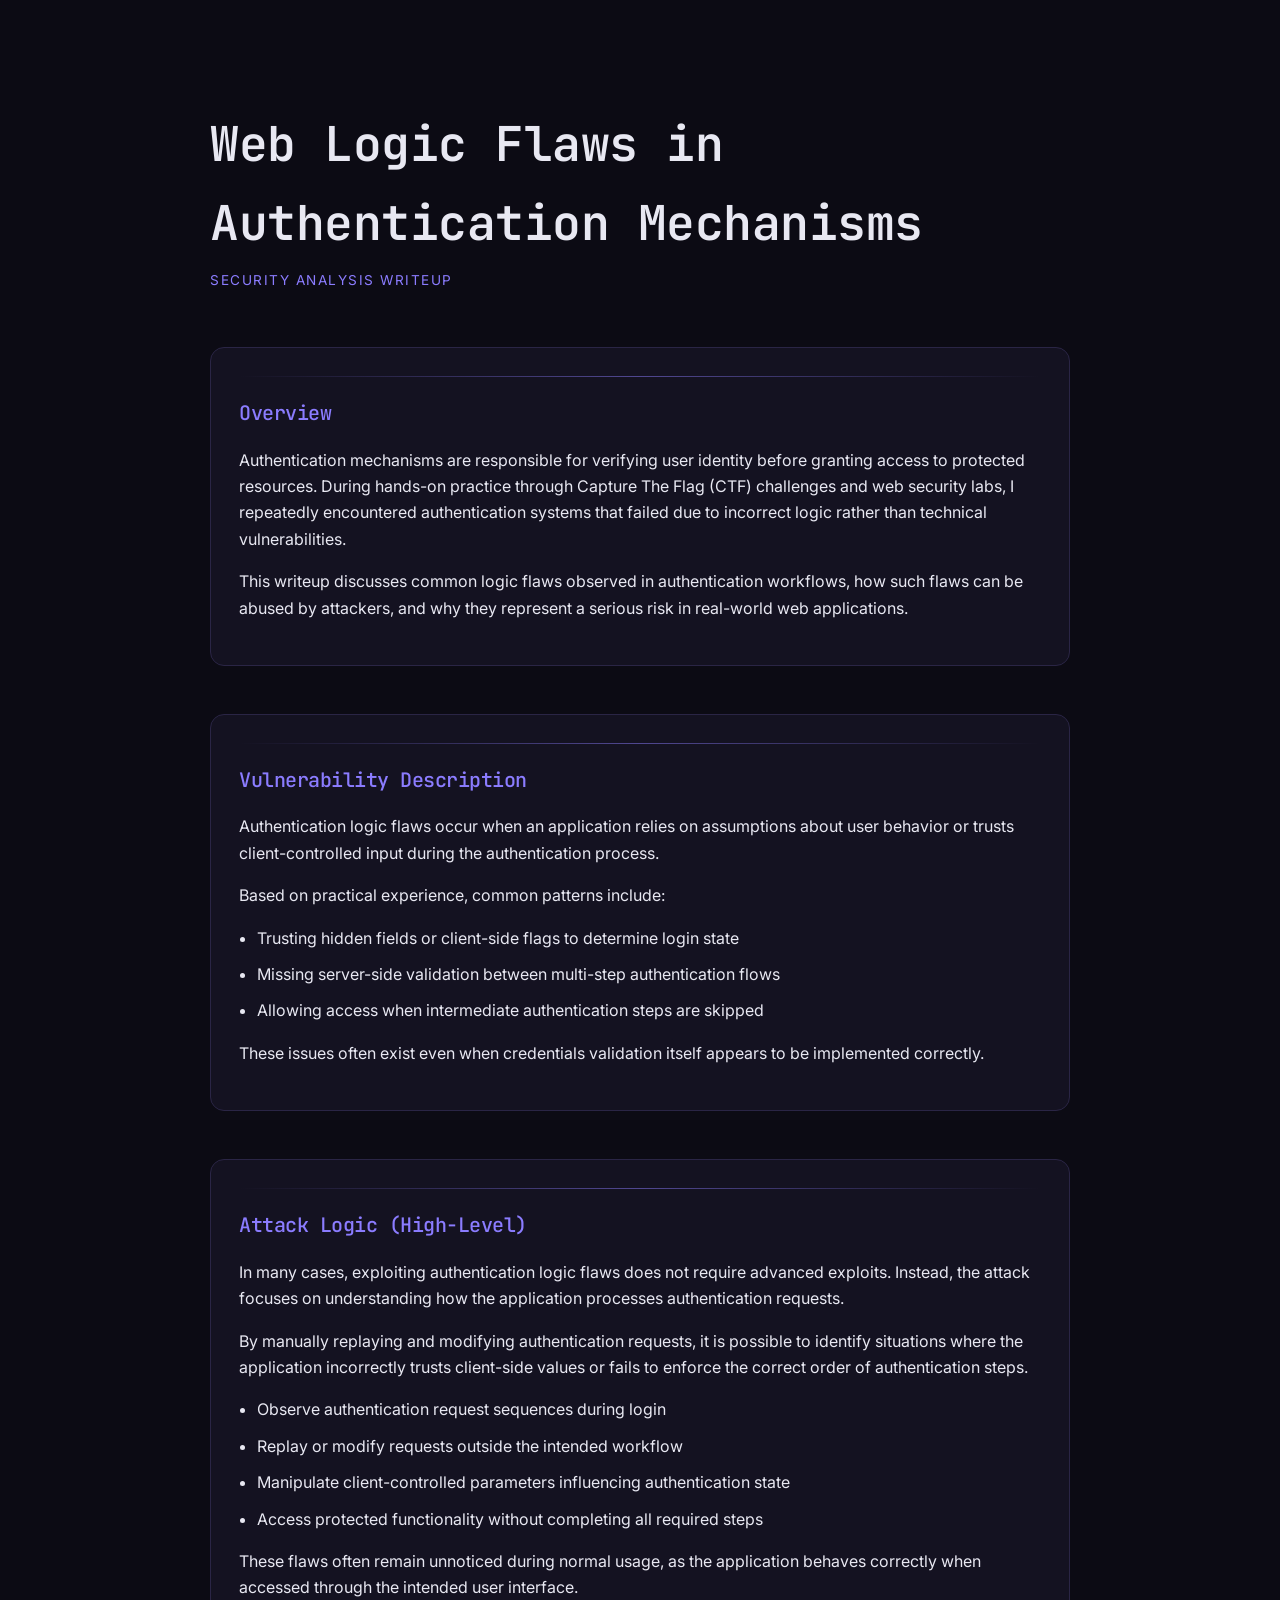
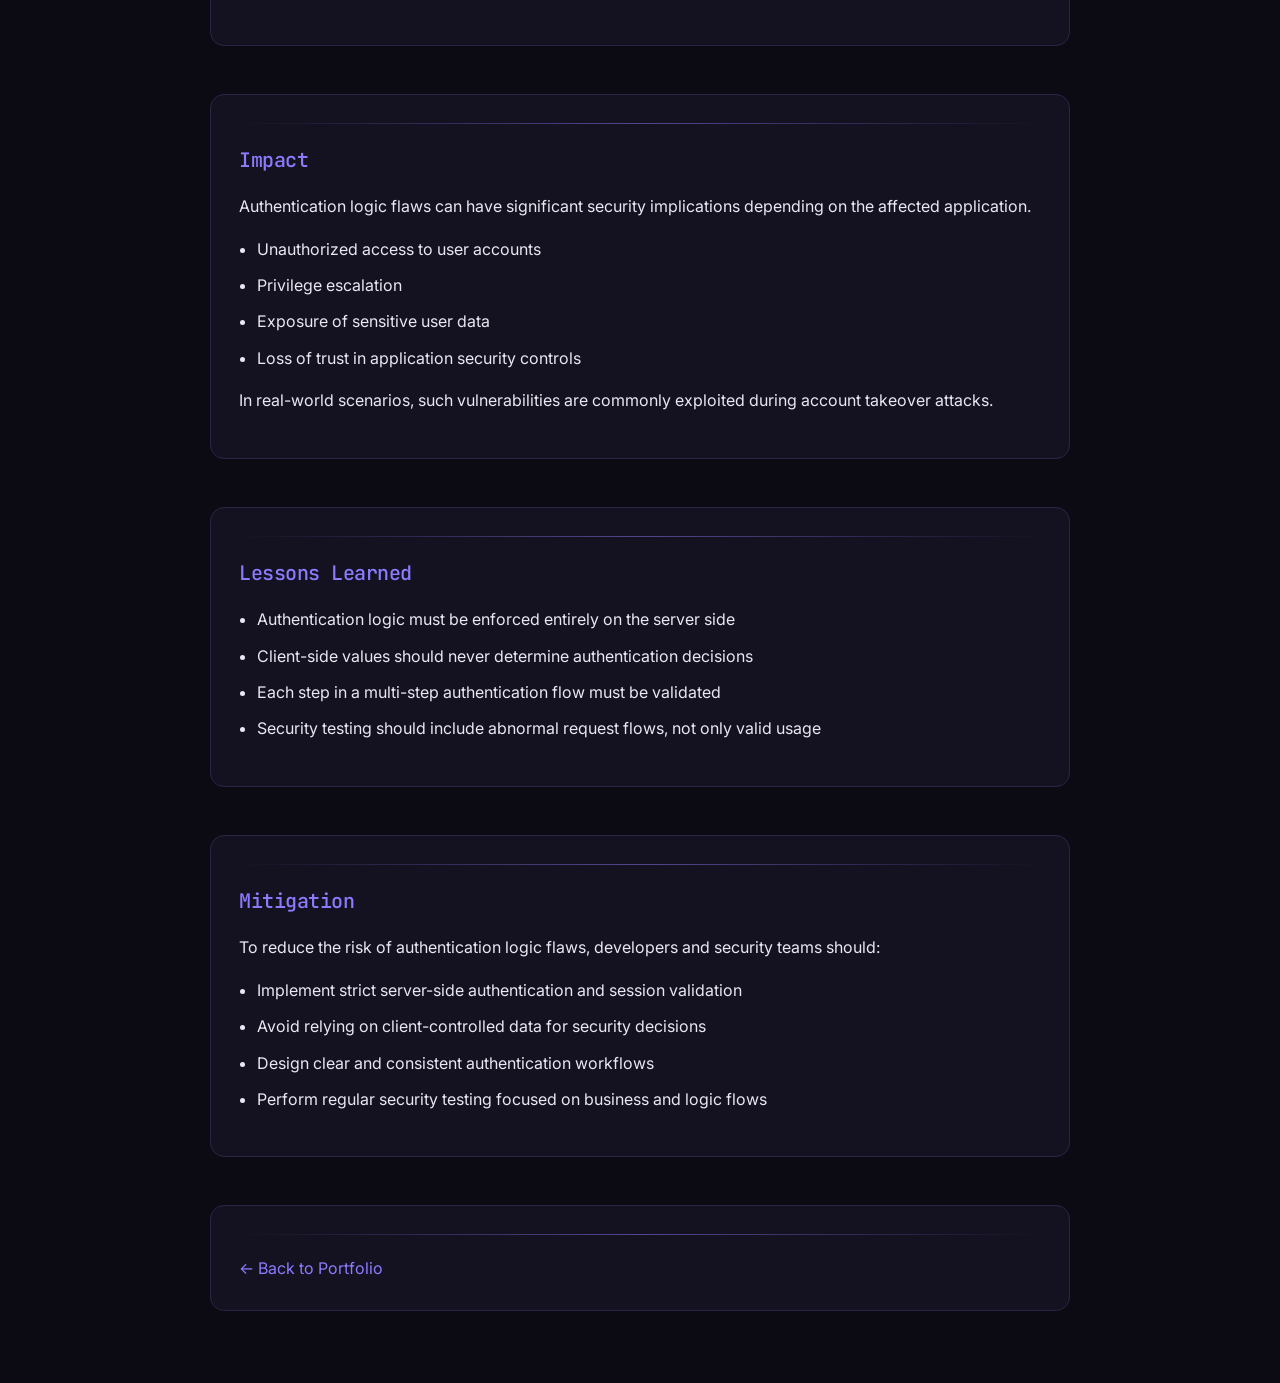
==== writeups/web-logic-flaw.html @ 4112b963 "Initial portfolio deployment" ====
<!DOCTYPE html>
<html lang="en">
<head>
    <meta charset="UTF-8">
    <title>Web Logic Flaws in Authentication Mechanisms</title>
    <meta name="viewport" content="width=device-width, initial-scale=1.0">
    <link rel="stylesheet" href="../style.css">
</head>
<body>

<main class="container">

    <!-- HEADER -->
    <header class="hero">
        <h1>Web Logic Flaws in Authentication Mechanisms</h1>
        <p class="role">Security Analysis Writeup</p>
    </header>

    <!-- OVERVIEW -->
    <section class="card">
        <h2>Overview</h2>
        <p>
            Authentication mechanisms are responsible for verifying user identity
            before granting access to protected resources. During hands-on practice
            through Capture The Flag (CTF) challenges and web security labs, I
            repeatedly encountered authentication systems that failed due to
            incorrect logic rather than technical vulnerabilities.
        </p>
        <p>
            This writeup discusses common logic flaws observed in authentication
            workflows, how such flaws can be abused by attackers, and why they
            represent a serious risk in real-world web applications.
        </p>
    </section>

    <!-- VULNERABILITY DESCRIPTION -->
    <section class="card">
        <h2>Vulnerability Description</h2>
        <p>
            Authentication logic flaws occur when an application relies on
            assumptions about user behavior or trusts client-controlled input
            during the authentication process.
        </p>
        <p>
            Based on practical experience, common patterns include:
        </p>
        <ul class="list">
            <li>Trusting hidden fields or client-side flags to determine login state</li>
            <li>Missing server-side validation between multi-step authentication flows</li>
            <li>Allowing access when intermediate authentication steps are skipped</li>
        </ul>
        <p>
            These issues often exist even when credentials validation itself
            appears to be implemented correctly.
        </p>
    </section>

    <!-- ATTACK LOGIC -->
    <section class="card">
        <h2>Attack Logic (High-Level)</h2>
        <p>
            In many cases, exploiting authentication logic flaws does not require
            advanced exploits. Instead, the attack focuses on understanding how
            the application processes authentication requests.
        </p>
        <p>
            By manually replaying and modifying authentication requests, it is
            possible to identify situations where the application incorrectly
            trusts client-side values or fails to enforce the correct order of
            authentication steps.
        </p>
        <ul class="list">
            <li>Observe authentication request sequences during login</li>
            <li>Replay or modify requests outside the intended workflow</li>
            <li>Manipulate client-controlled parameters influencing authentication state</li>
            <li>Access protected functionality without completing all required steps</li>
        </ul>
        <p>
            These flaws often remain unnoticed during normal usage, as the
            application behaves correctly when accessed through the intended
            user interface.
        </p>
    </section>

    <!-- IMPACT -->
    <section class="card">
        <h2>Impact</h2>
        <p>
            Authentication logic flaws can have significant security implications
            depending on the affected application.
        </p>
        <ul class="list">
            <li>Unauthorized access to user accounts</li>
            <li>Privilege escalation</li>
            <li>Exposure of sensitive user data</li>
            <li>Loss of trust in application security controls</li>
        </ul>
        <p>
            In real-world scenarios, such vulnerabilities are commonly exploited
            during account takeover attacks.
        </p>
    </section>

    <!-- LESSONS LEARNED -->
    <section class="card">
        <h2>Lessons Learned</h2>
        <ul class="list">
            <li>Authentication logic must be enforced entirely on the server side</li>
            <li>Client-side values should never determine authentication decisions</li>
            <li>Each step in a multi-step authentication flow must be validated</li>
            <li>Security testing should include abnormal request flows, not only valid usage</li>
        </ul>
    </section>

    <!-- MITIGATION -->
    <section class="card">
        <h2>Mitigation</h2>
        <p>
            To reduce the risk of authentication logic flaws, developers and
            security teams should:
        </p>
        <ul class="list">
            <li>Implement strict server-side authentication and session validation</li>
            <li>Avoid relying on client-controlled data for security decisions</li>
            <li>Design clear and consistent authentication workflows</li>
            <li>Perform regular security testing focused on business and logic flows</li>
        </ul>
    </section>

    <!-- BACK LINK -->
    <section class="card">
        <a href="../index.html">← Back to Portfolio</a>
    </section>

</main>

</body>
</html>
---- style.css ----
@import url('https://fonts.googleapis.com/css2?family=Inter:wght@400;500;600&family=JetBrains+Mono:wght@400;500&display=swap');

:root {
    --bg: #0c0b14;
    --surface: #141221;
    --border: #2a2545;
    --text: #e8e8f2;
    --muted: #b8b5d6;
    --accent: #8b7cff;
}

* {
    box-sizing: border-box;
}

body {
    margin: 0;
    background-color: var(--bg);
    color: var(--text);
    font-family: Inter, system-ui, -apple-system, sans-serif;
    line-height: 1.65;
}

/* ================= LAYOUT ================= */

.container {
    max-width: 900px;
    margin: 0 auto;
    padding: 72px 20px;
}

/* ================= TYPOGRAPHY ================= */

h1, h2 {
    font-family: JetBrains Mono, monospace;
    letter-spacing: -0.5px;
}

h1 {
    font-size: 3rem;
    font-weight: 600;
    margin-bottom: 0;
}

h2 {
    font-size: 1.25rem;
    font-weight: 500;
    margin-top: 0;
    color: var(--accent);
}

p {
    margin-top: 12px;
}

.role {
    margin-top: 6px;
    font-size: 0.85rem;
    letter-spacing: 1.5px;
    text-transform: uppercase;
    color: var(--accent);
}

/* ================= HERO ================= */

.hero {
    margin-bottom: 56px;
}

.intro {
    max-width: 720px;
    color: var(--muted);
    margin-top: 20px;
}

/* ================= CARDS ================= */

.card {
    background-color: var(--surface);
    border: 1px solid var(--border);
    border-radius: 14px;
    padding: 28px;
    margin-top: 48px;
}

/* Technical divider */
.card::before {
    content: "";
    display: block;
    height: 1px;
    width: 100%;
    background: linear-gradient(
        90deg,
        transparent,
        rgba(139,124,255,0.5),
        transparent
    );
    margin-bottom: 20px;
}

/* Focus state – subtle authority */
.card:focus-within {
    border-color: var(--accent);
}

/* ================= LISTS ================= */

ul {
    padding-left: 18px;
}

li {
    margin-bottom: 10px;
}

/* ================= WRITEUPS ================= */

.writeup-link {
    display: block;
    padding: 14px;
    border-left: 3px solid var(--accent);
    background-color: rgba(139,124,255,0.06);
    color: var(--text);
    text-decoration: none;
}

.writeup-link:hover {
    background-color: rgba(139,124,255,0.12);
}

/* ================= LINKS ================= */

a {
    color: var(--accent);
    text-decoration: none;
}

a:hover {
    text-decoration: underline;
}

/* ================= CODE BLOCKS ================= */

pre {
    background-color: #0b0a14;
    border: 1px solid var(--border);
    border-radius: 10px;
    padding: 16px;
    overflow-x: auto;
}

code {
    font-family: JetBrains Mono, monospace;
    color: #d6d2ff;
}

/* ================= SOCIAL LINKS ================= */

.social-links {
    display: flex;
    gap: 28px;
    margin-top: 16px;
}

.social-links a {
    display: inline-flex;
    align-items: center;
    gap: 10px;
    color: var(--text);
    font-size: 0.95rem;
    text-decoration: none;
    padding: 8px 12px;
    border-radius: 8px;
    transition: background-color 0.2s ease;
}

.social-links a:hover {
    background-color: rgba(139,124,255,0.08);
}

.social-links svg {
    width: 20px;
    height: 20px;
    fill: var(--accent);
    flex-shrink: 0;
}
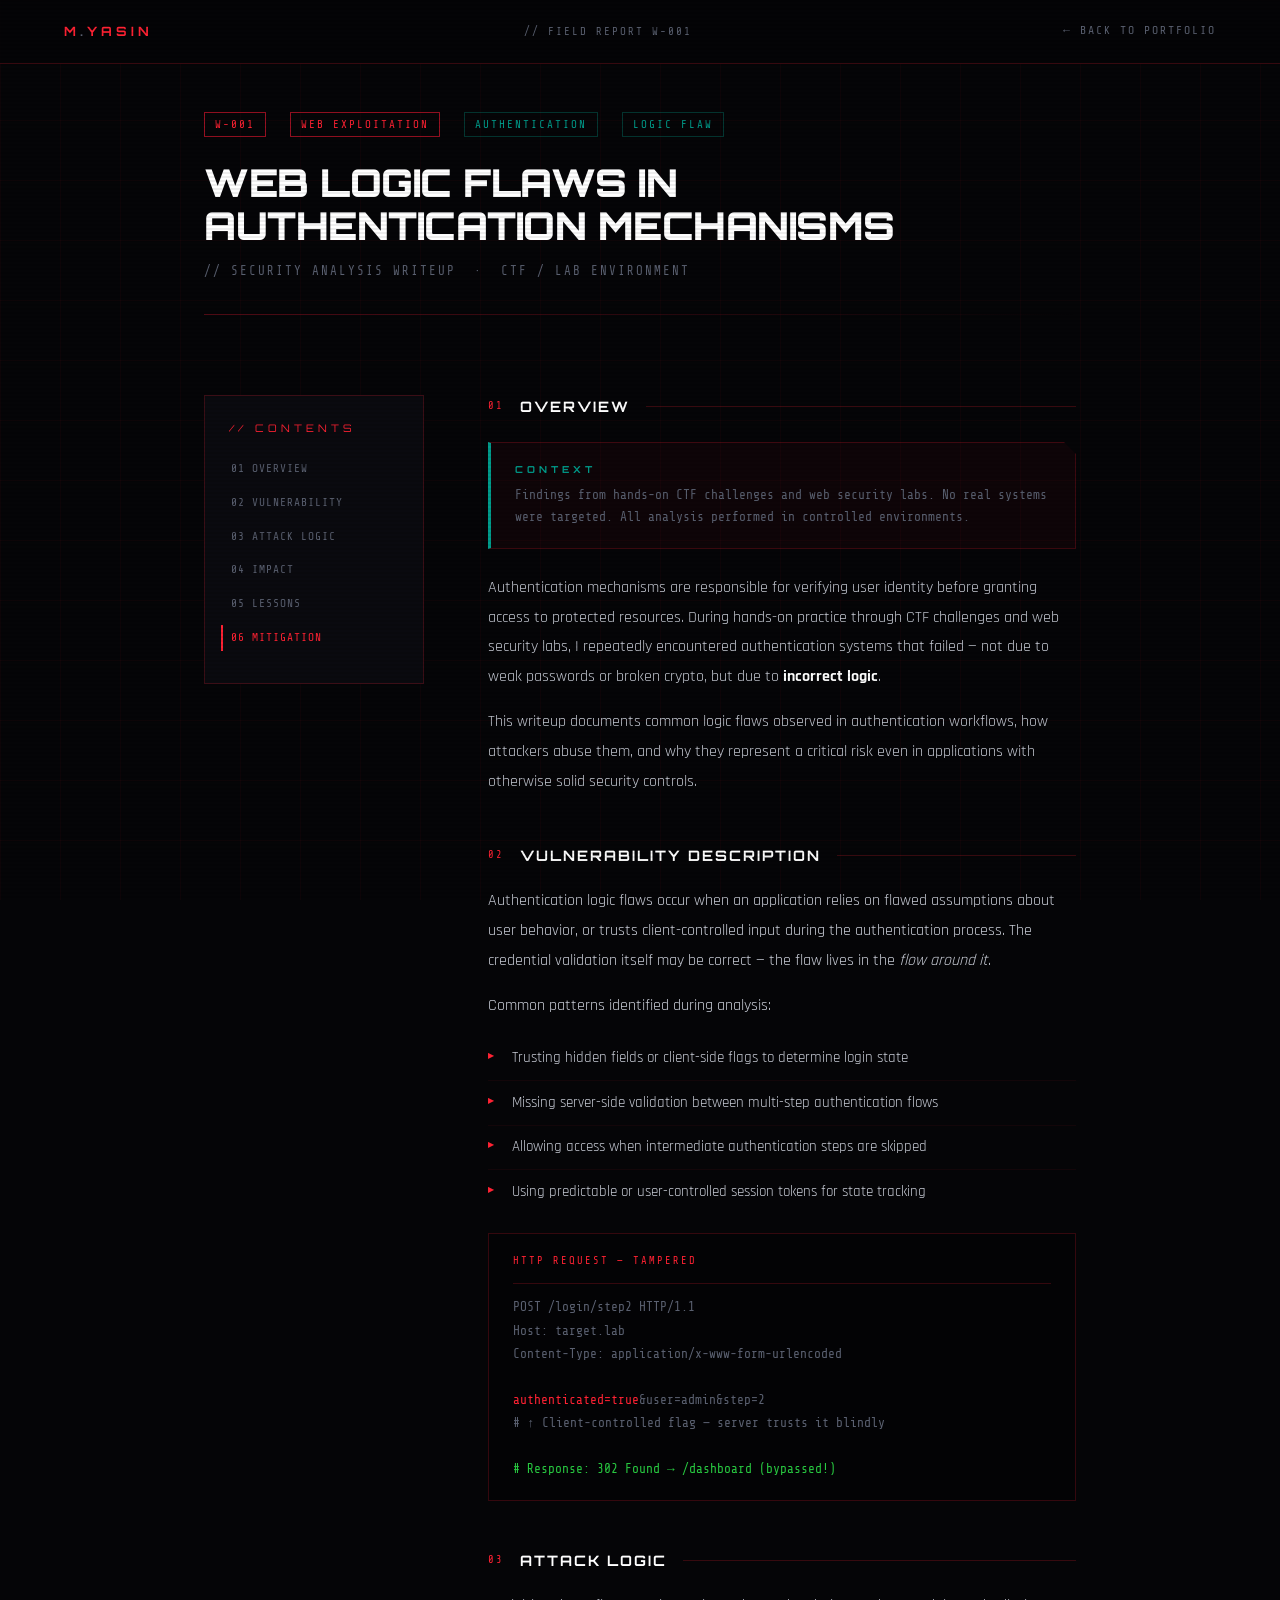
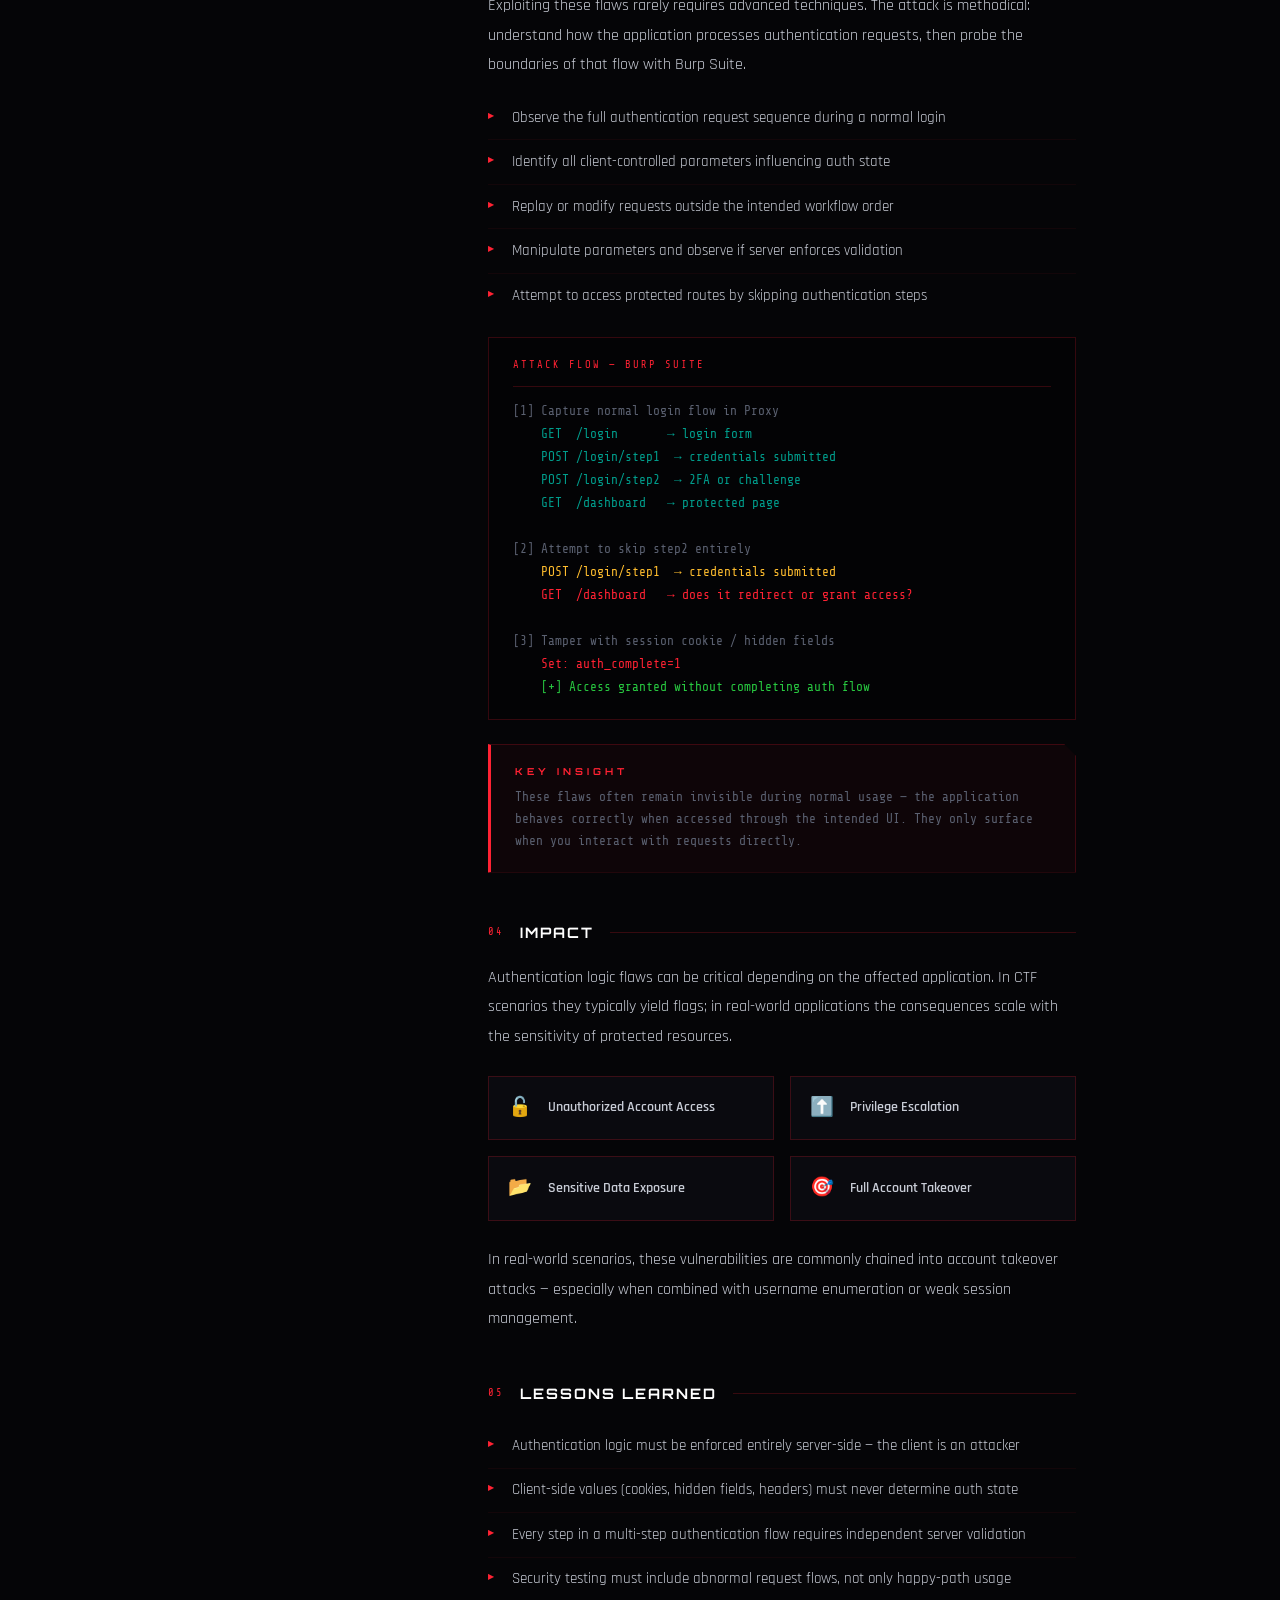
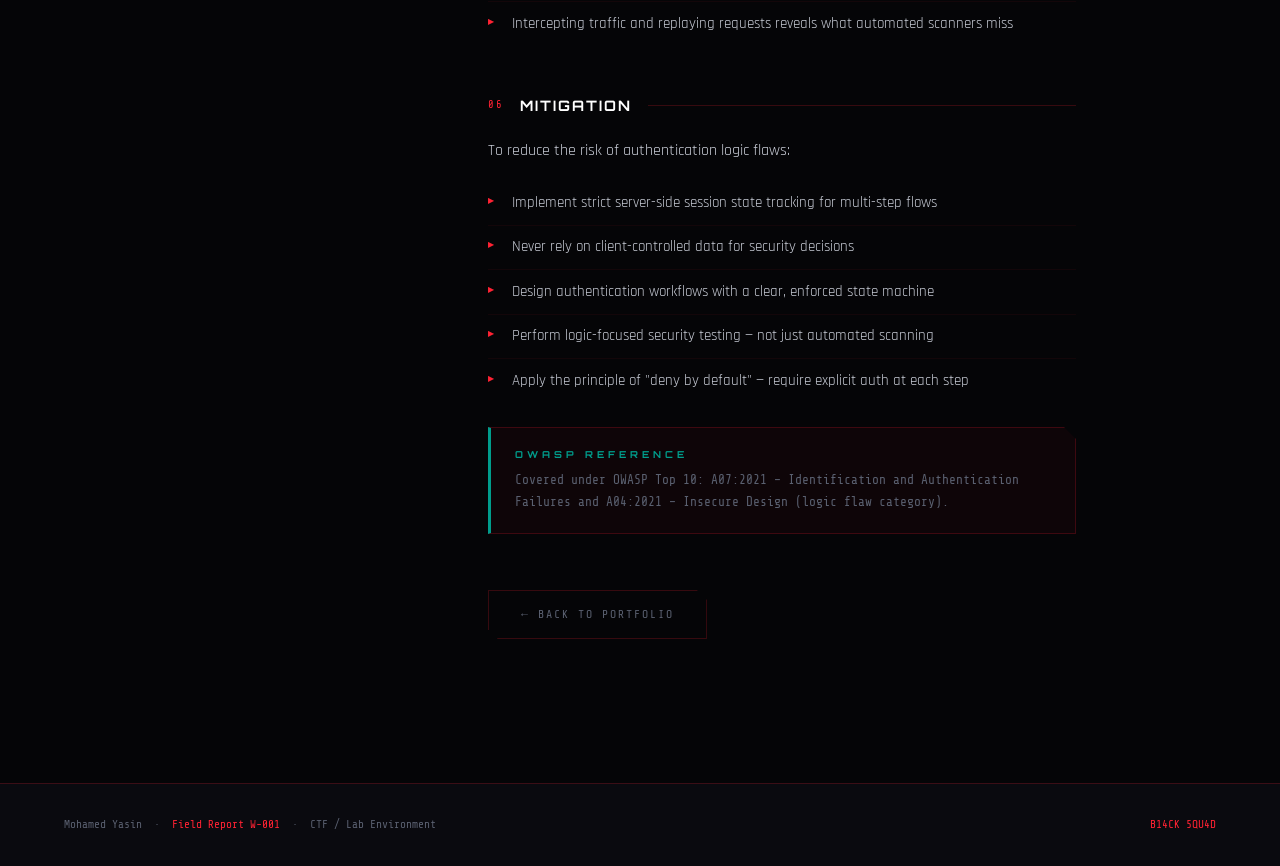
==== commit e080d809: "portfolio" ====
--- a/writeups/web-logic-flaw.html
+++ b/writeups/web-logic-flaw.html
@@ -1,138 +1,729 @@
 <!DOCTYPE html>
 <html lang="en">
 <head>
-    <meta charset="UTF-8">
-    <title>Web Logic Flaws in Authentication Mechanisms</title>
-    <meta name="viewport" content="width=device-width, initial-scale=1.0">
-    <link rel="stylesheet" href="../style.css">
+<meta charset="UTF-8">
+<meta name="viewport" content="width=device-width, initial-scale=1.0">
+<title>W-001 | Web Logic Flaw — Auth Bypass | Mohamed Yasin</title>
+<link rel="preconnect" href="https://fonts.googleapis.com">
+<link href="https://fonts.googleapis.com/css2?family=Share+Tech+Mono&family=Orbitron:wght@400;700;900&family=Rajdhani:wght@300;400;600;700&display=swap" rel="stylesheet">
+<style>
+:root {
+  --red: #ff2233;
+  --red-dim: #991122;
+  --red-glow: rgba(255,34,51,0.25);
+  --cyan: #00ffe1;
+  --cyan-dim: #009d8c;
+  --bg: #050507;
+  --bg2: #0a0a0f;
+  --bg3: #0f0f18;
+  --panel: rgba(255,34,51,0.04);
+  --border: rgba(255,34,51,0.2);
+  --text: #c8ccd6;
+  --text-dim: #5a6070;
+  --mono: 'Share Tech Mono', monospace;
+  --display: 'Orbitron', sans-serif;
+  --body: 'Rajdhani', sans-serif;
+}
+* { margin: 0; padding: 0; box-sizing: border-box; }
+html { scroll-behavior: smooth; }
+body {
+  background: var(--bg);
+  color: var(--text);
+  font-family: var(--body);
+  font-size: 16px;
+  line-height: 1.6;
+  overflow-x: hidden;
+}
+body::before {
+  content: '';
+  position: fixed;
+  inset: 0;
+  background: repeating-linear-gradient(0deg, transparent, transparent 2px, rgba(0,0,0,0.07) 2px, rgba(0,0,0,0.07) 4px);
+  pointer-events: none;
+  z-index: 9999;
+}
+.grid-bg {
+  position: fixed;
+  inset: 0;
+  background-image: linear-gradient(rgba(255,34,51,0.04) 1px, transparent 1px), linear-gradient(90deg, rgba(255,34,51,0.04) 1px, transparent 1px);
+  background-size: 60px 60px;
+  animation: gridPan 20s linear infinite;
+  pointer-events: none;
+  z-index: 0;
+}
+@keyframes gridPan { 0% { transform: translateY(0); } 100% { transform: translateY(60px); } }
+
+/* NAV */
+nav {
+  position: fixed;
+  top: 0; left: 0; right: 0;
+  z-index: 1000;
+  display: flex;
+  align-items: center;
+  justify-content: space-between;
+  padding: 0 4rem;
+  height: 64px;
+  background: rgba(5,5,7,0.9);
+  backdrop-filter: blur(20px);
+  border-bottom: 1px solid var(--border);
+}
+.nav-logo {
+  font-family: var(--display);
+  font-size: 0.8rem;
+  font-weight: 700;
+  color: var(--red);
+  letter-spacing: 4px;
+  text-transform: uppercase;
+  text-decoration: none;
+}
+.nav-logo span { color: var(--text-dim); }
+.nav-back {
+  font-family: var(--mono);
+  font-size: 0.72rem;
+  color: var(--text-dim);
+  text-decoration: none;
+  letter-spacing: 2px;
+  text-transform: uppercase;
+  display: flex;
+  align-items: center;
+  gap: 8px;
+  transition: color 0.2s;
+}
+.nav-back:hover { color: var(--red); }
+.nav-id {
+  font-family: var(--mono);
+  font-size: 0.68rem;
+  color: var(--text-dim);
+  letter-spacing: 2px;
+}
+
+/* HERO */
+.writeup-hero {
+  position: relative;
+  z-index: 1;
+  padding: 7rem 4rem 3rem;
+  max-width: 1000px;
+  margin: 0 auto;
+}
+.writeup-meta-bar {
+  display: flex;
+  align-items: center;
+  gap: 1.5rem;
+  flex-wrap: wrap;
+  margin-bottom: 1.5rem;
+}
+.meta-tag {
+  font-family: var(--mono);
+  font-size: 0.68rem;
+  color: var(--red);
+  border: 1px solid var(--red-dim);
+  padding: 3px 10px;
+  letter-spacing: 2px;
+  text-transform: uppercase;
+}
+.meta-tag.cyan {
+  color: var(--cyan-dim);
+  border-color: rgba(0,255,225,0.2);
+}
+.writeup-title {
+  font-family: var(--display);
+  font-size: clamp(1.5rem, 4vw, 2.4rem);
+  font-weight: 900;
+  color: #fff;
+  line-height: 1.1;
+  letter-spacing: -0.5px;
+  margin-bottom: 1rem;
+  text-transform: uppercase;
+}
+.writeup-subtitle {
+  font-family: var(--mono);
+  font-size: 0.78rem;
+  color: var(--text-dim);
+  letter-spacing: 2px;
+  text-transform: uppercase;
+  margin-bottom: 2rem;
+}
+.writeup-hero-border {
+  height: 1px;
+  background: linear-gradient(90deg, var(--red-dim), transparent);
+  opacity: 0.5;
+  margin-bottom: 2rem;
+}
+
+/* READING PROGRESS */
+.progress-bar {
+  position: fixed;
+  top: 64px; left: 0;
+  height: 2px;
+  background: var(--red);
+  width: 0%;
+  z-index: 999;
+  transition: width 0.1s;
+  box-shadow: 0 0 8px var(--red);
+}
+
+/* CONTENT LAYOUT */
+.writeup-layout {
+  position: relative;
+  z-index: 1;
+  max-width: 1000px;
+  margin: 0 auto;
+  padding: 0 4rem 6rem;
+  display: grid;
+  grid-template-columns: 220px 1fr;
+  gap: 4rem;
+  align-items: start;
+}
+
+/* SIDEBAR TOC */
+.toc {
+  position: sticky;
+  top: 90px;
+  background: var(--bg2);
+  border: 1px solid var(--border);
+  padding: 1.5rem;
+}
+.toc-label {
+  font-family: var(--display);
+  font-size: 0.65rem;
+  color: var(--red);
+  letter-spacing: 4px;
+  text-transform: uppercase;
+  margin-bottom: 1.2rem;
+  display: flex;
+  align-items: center;
+  gap: 8px;
+}
+.toc-label::before { content: '//'; color: var(--red); }
+.toc-list { list-style: none; }
+.toc-list li { margin-bottom: 0.5rem; }
+.toc-list a {
+  font-family: var(--mono);
+  font-size: 0.7rem;
+  color: var(--text-dim);
+  text-decoration: none;
+  letter-spacing: 1px;
+  display: flex;
+  align-items: center;
+  gap: 8px;
+  padding: 4px 0;
+  transition: color 0.2s;
+  border-left: 2px solid transparent;
+  padding-left: 8px;
+  margin-left: -8px;
+  text-transform: uppercase;
+}
+.toc-list a:hover, .toc-list a.active {
+  color: var(--red);
+  border-left-color: var(--red);
+}
+
+/* MAIN CONTENT */
+.writeup-content { }
+
+.section-block {
+  margin-bottom: 3rem;
+  animation: fadeUp 0.6s ease both;
+}
+@keyframes fadeUp { from { opacity:0; transform:translateY(15px); } to { opacity:1; transform:translateY(0); } }
+
+.section-block:nth-child(1) { animation-delay: 0.1s; }
+.section-block:nth-child(2) { animation-delay: 0.2s; }
+.section-block:nth-child(3) { animation-delay: 0.3s; }
+.section-block:nth-child(4) { animation-delay: 0.4s; }
+.section-block:nth-child(5) { animation-delay: 0.5s; }
+.section-block:nth-child(6) { animation-delay: 0.6s; }
+
+.section-heading {
+  display: flex;
+  align-items: center;
+  gap: 1rem;
+  margin-bottom: 1.2rem;
+}
+.section-num {
+  font-family: var(--mono);
+  font-size: 0.65rem;
+  color: var(--red);
+  letter-spacing: 2px;
+  flex-shrink: 0;
+}
+.section-title-text {
+  font-family: var(--display);
+  font-size: 0.9rem;
+  font-weight: 700;
+  color: #fff;
+  letter-spacing: 2px;
+  text-transform: uppercase;
+}
+.section-heading-line {
+  flex: 1;
+  height: 1px;
+  background: var(--border);
+}
+
+.prose {
+  font-family: var(--body);
+  font-size: 1rem;
+  color: var(--text);
+  line-height: 1.85;
+  font-weight: 400;
+  margin-bottom: 1rem;
+}
+.prose + .prose { margin-top: 0; }
+
+/* Styled list */
+.field-list {
+  list-style: none;
+  margin: 1rem 0;
+}
+.field-list li {
+  font-family: var(--body);
+  font-size: 0.95rem;
+  color: var(--text);
+  padding: 0.6rem 0 0.6rem 1.5rem;
+  position: relative;
+  border-bottom: 1px solid rgba(255,34,51,0.06);
+  line-height: 1.6;
+}
+.field-list li::before {
+  content: '▶';
+  position: absolute;
+  left: 0;
+  color: var(--red);
+  font-size: 0.5rem;
+  top: 0.85rem;
+}
+.field-list li:last-child { border-bottom: none; }
+
+/* Severity / impact boxes */
+.alert-box {
+  background: var(--panel);
+  border: 1px solid var(--border);
+  border-left: 3px solid var(--red);
+  padding: 1.2rem 1.5rem;
+  margin: 1.5rem 0;
+  position: relative;
+  clip-path: polygon(0 0, calc(100% - 12px) 0, 100% 12px, 100% 100%, 0 100%);
+}
+.alert-box.cyan {
+  border-left-color: var(--cyan-dim);
+}
+.alert-label {
+  font-family: var(--display);
+  font-size: 0.6rem;
+  font-weight: 700;
+  color: var(--red);
+  letter-spacing: 4px;
+  text-transform: uppercase;
+  margin-bottom: 0.5rem;
+}
+.alert-box.cyan .alert-label { color: var(--cyan-dim); }
+.alert-text {
+  font-family: var(--mono);
+  font-size: 0.8rem;
+  color: var(--text-dim);
+  line-height: 1.7;
+}
+
+/* Code / command blocks */
+.code-block {
+  background: #030305;
+  border: 1px solid var(--border);
+  padding: 1.2rem 1.5rem;
+  margin: 1.2rem 0;
+  overflow-x: auto;
+}
+.code-block-header {
+  display: flex;
+  align-items: center;
+  gap: 8px;
+  margin-bottom: 0.8rem;
+  padding-bottom: 0.8rem;
+  border-bottom: 1px solid var(--border);
+}
+.code-lang {
+  font-family: var(--mono);
+  font-size: 0.65rem;
+  color: var(--red);
+  letter-spacing: 2px;
+  text-transform: uppercase;
+}
+code {
+  font-family: var(--mono);
+  font-size: 0.8rem;
+  color: var(--text);
+  display: block;
+  line-height: 1.8;
+  white-space: pre;
+}
+.c-red { color: var(--red); }
+.c-cyan { color: var(--cyan-dim); }
+.c-green { color: #28c840; }
+.c-yellow { color: #ffbd2e; }
+.c-dim { color: var(--text-dim); }
+
+/* Impact severity grid */
+.impact-grid {
+  display: grid;
+  grid-template-columns: 1fr 1fr;
+  gap: 1rem;
+  margin: 1.5rem 0;
+}
+.impact-item {
+  background: var(--bg2);
+  border: 1px solid var(--border);
+  padding: 1rem 1.2rem;
+  display: flex;
+  align-items: center;
+  gap: 1rem;
+  transition: border-color 0.2s;
+}
+.impact-item:hover { border-color: var(--red); }
+.impact-icon {
+  font-size: 1.2rem;
+  flex-shrink: 0;
+}
+.impact-text {
+  font-family: var(--body);
+  font-size: 0.9rem;
+  color: var(--text);
+  font-weight: 600;
+}
+
+/* Back button */
+.back-btn {
+  display: inline-flex;
+  align-items: center;
+  gap: 10px;
+  background: transparent;
+  color: var(--text-dim);
+  font-family: var(--mono);
+  font-size: 0.72rem;
+  letter-spacing: 2px;
+  text-transform: uppercase;
+  text-decoration: none;
+  padding: 0.9rem 2rem;
+  border: 1px solid var(--border);
+  cursor: pointer;
+  transition: all 0.3s;
+  clip-path: polygon(0 0, calc(100% - 10px) 0, 100% 10px, 100% 100%, 10px 100%, 0 calc(100% - 10px));
+  margin-top: 2rem;
+}
+.back-btn:hover {
+  border-color: var(--red);
+  color: var(--red);
+  box-shadow: 0 0 20px var(--red-glow);
+}
+
+/* FOOTER */
+footer {
+  position: relative;
+  z-index: 1;
+  border-top: 1px solid var(--border);
+  padding: 2rem 4rem;
+  display: flex;
+  align-items: center;
+  justify-content: space-between;
+  background: var(--bg2);
+}
+.footer-text { font-family: var(--mono); font-size: 0.7rem; color: var(--text-dim); }
+.footer-text span { color: var(--red); }
+
+::-webkit-scrollbar { width: 6px; }
+::-webkit-scrollbar-track { background: var(--bg); }
+::-webkit-scrollbar-thumb { background: var(--red-dim); }
+
+@media (max-width: 768px) {
+  nav { padding: 0 1.5rem; }
+  .writeup-hero { padding: 6rem 1.5rem 2rem; }
+  .writeup-layout { grid-template-columns: 1fr; padding: 0 1.5rem 4rem; gap: 2rem; }
+  .toc { position: static; }
+  footer { padding: 1.5rem; flex-direction: column; gap: 1rem; }
+}
+</style>
 </head>
 <body>
 
-<main class="container">
-
-    <!-- HEADER -->
-    <header class="hero">
-        <h1>Web Logic Flaws in Authentication Mechanisms</h1>
-        <p class="role">Security Analysis Writeup</p>
-    </header>
+<div class="grid-bg"></div>
+<div class="progress-bar" id="progress"></div>
+
+<!-- NAV -->
+<nav>
+  <a href="../index.html" class="nav-logo">M<span>.</span>YASIN</a>
+  <span class="nav-id">// FIELD REPORT W-001</span>
+  <a href="../index.html" class="nav-back">← Back to Portfolio</a>
+</nav>
+
+<!-- WRITEUP HERO -->
+<div class="writeup-hero">
+  <div class="writeup-meta-bar">
+    <span class="meta-tag">W-001</span>
+    <span class="meta-tag">Web Exploitation</span>
+    <span class="meta-tag cyan">Authentication</span>
+    <span class="meta-tag cyan">Logic Flaw</span>
+  </div>
+  <h1 class="writeup-title">Web Logic Flaws in<br>Authentication Mechanisms</h1>
+  <div class="writeup-subtitle">// Security Analysis Writeup &nbsp;·&nbsp; CTF / Lab Environment</div>
+  <div class="writeup-hero-border"></div>
+</div>
+
+<!-- LAYOUT -->
+<div class="writeup-layout">
+
+  <!-- SIDEBAR TOC -->
+  <aside class="toc">
+    <div class="toc-label">Contents</div>
+    <ul class="toc-list">
+      <li><a href="#overview" class="active">01 Overview</a></li>
+      <li><a href="#vuln">02 Vulnerability</a></li>
+      <li><a href="#attack">03 Attack Logic</a></li>
+      <li><a href="#impact">04 Impact</a></li>
+      <li><a href="#lessons">05 Lessons</a></li>
+      <li><a href="#mitigation">06 Mitigation</a></li>
+    </ul>
+  </aside>
+
+  <!-- MAIN CONTENT -->
+  <div class="writeup-content">
 
     <!-- OVERVIEW -->
-    <section class="card">
-        <h2>Overview</h2>
-        <p>
-            Authentication mechanisms are responsible for verifying user identity
-            before granting access to protected resources. During hands-on practice
-            through Capture The Flag (CTF) challenges and web security labs, I
-            repeatedly encountered authentication systems that failed due to
-            incorrect logic rather than technical vulnerabilities.
-        </p>
-        <p>
-            This writeup discusses common logic flaws observed in authentication
-            workflows, how such flaws can be abused by attackers, and why they
-            represent a serious risk in real-world web applications.
-        </p>
-    </section>
-
-    <!-- VULNERABILITY DESCRIPTION -->
-    <section class="card">
-        <h2>Vulnerability Description</h2>
-        <p>
-            Authentication logic flaws occur when an application relies on
-            assumptions about user behavior or trusts client-controlled input
-            during the authentication process.
-        </p>
-        <p>
-            Based on practical experience, common patterns include:
-        </p>
-        <ul class="list">
-            <li>Trusting hidden fields or client-side flags to determine login state</li>
-            <li>Missing server-side validation between multi-step authentication flows</li>
-            <li>Allowing access when intermediate authentication steps are skipped</li>
-        </ul>
-        <p>
-            These issues often exist even when credentials validation itself
-            appears to be implemented correctly.
-        </p>
-    </section>
+    <div class="section-block" id="overview">
+      <div class="section-heading">
+        <span class="section-num">01</span>
+        <span class="section-title-text">Overview</span>
+        <div class="section-heading-line"></div>
+      </div>
+
+      <div class="alert-box cyan">
+        <div class="alert-label">Context</div>
+        <div class="alert-text">
+          Findings from hands-on CTF challenges and web security labs. 
+          No real systems were targeted. All analysis performed in controlled environments.
+        </div>
+      </div>
+
+      <p class="prose">
+        Authentication mechanisms are responsible for verifying user identity before 
+        granting access to protected resources. During hands-on practice through CTF 
+        challenges and web security labs, I repeatedly encountered authentication systems 
+        that failed — not due to weak passwords or broken crypto, but due to 
+        <strong style="color:#fff;">incorrect logic</strong>.
+      </p>
+      <p class="prose">
+        This writeup documents common logic flaws observed in authentication workflows, 
+        how attackers abuse them, and why they represent a critical risk even in 
+        applications with otherwise solid security controls.
+      </p>
+    </div>
+
+    <!-- VULNERABILITY -->
+    <div class="section-block" id="vuln">
+      <div class="section-heading">
+        <span class="section-num">02</span>
+        <span class="section-title-text">Vulnerability Description</span>
+        <div class="section-heading-line"></div>
+      </div>
+
+      <p class="prose">
+        Authentication logic flaws occur when an application relies on flawed assumptions 
+        about user behavior, or trusts client-controlled input during the authentication 
+        process. The credential validation itself may be correct — the flaw lives in the 
+        <em>flow around it</em>.
+      </p>
+
+      <p class="prose">Common patterns identified during analysis:</p>
+      <ul class="field-list">
+        <li>Trusting hidden fields or client-side flags to determine login state</li>
+        <li>Missing server-side validation between multi-step authentication flows</li>
+        <li>Allowing access when intermediate authentication steps are skipped</li>
+        <li>Using predictable or user-controlled session tokens for state tracking</li>
+      </ul>
+
+      <div class="code-block">
+        <div class="code-block-header">
+          <span class="code-lang">HTTP Request — Tampered</span>
+        </div>
+        <code><span class="c-dim">POST /login/step2 HTTP/1.1</span>
+<span class="c-dim">Host: target.lab</span>
+<span class="c-dim">Content-Type: application/x-www-form-urlencoded</span>
+
+<span class="c-red">authenticated=true</span><span class="c-dim">&amp;user=admin&amp;step=2</span>
+<span class="c-dim"># ↑ Client-controlled flag — server trusts it blindly</span>
+
+<span class="c-green"># Response: 302 Found → /dashboard (bypassed!)</span></code>
+      </div>
+    </div>
 
     <!-- ATTACK LOGIC -->
-    <section class="card">
-        <h2>Attack Logic (High-Level)</h2>
-        <p>
-            In many cases, exploiting authentication logic flaws does not require
-            advanced exploits. Instead, the attack focuses on understanding how
-            the application processes authentication requests.
-        </p>
-        <p>
-            By manually replaying and modifying authentication requests, it is
-            possible to identify situations where the application incorrectly
-            trusts client-side values or fails to enforce the correct order of
-            authentication steps.
-        </p>
-        <ul class="list">
-            <li>Observe authentication request sequences during login</li>
-            <li>Replay or modify requests outside the intended workflow</li>
-            <li>Manipulate client-controlled parameters influencing authentication state</li>
-            <li>Access protected functionality without completing all required steps</li>
-        </ul>
-        <p>
-            These flaws often remain unnoticed during normal usage, as the
-            application behaves correctly when accessed through the intended
-            user interface.
-        </p>
-    </section>
+    <div class="section-block" id="attack">
+      <div class="section-heading">
+        <span class="section-num">03</span>
+        <span class="section-title-text">Attack Logic</span>
+        <div class="section-heading-line"></div>
+      </div>
+
+      <p class="prose">
+        Exploiting these flaws rarely requires advanced techniques. The attack is 
+        methodical: understand how the application processes authentication requests, 
+        then probe the boundaries of that flow with Burp Suite.
+      </p>
+
+      <ul class="field-list">
+        <li>Observe the full authentication request sequence during a normal login</li>
+        <li>Identify all client-controlled parameters influencing auth state</li>
+        <li>Replay or modify requests outside the intended workflow order</li>
+        <li>Manipulate parameters and observe if server enforces validation</li>
+        <li>Attempt to access protected routes by skipping authentication steps</li>
+      </ul>
+
+      <div class="code-block">
+        <div class="code-block-header">
+          <span class="code-lang">Attack Flow — Burp Suite</span>
+        </div>
+        <code><span class="c-dim">[1] Capture normal login flow in Proxy</span>
+    <span class="c-cyan">GET  /login       → login form</span>
+    <span class="c-cyan">POST /login/step1  → credentials submitted</span>
+    <span class="c-cyan">POST /login/step2  → 2FA or challenge</span>
+    <span class="c-cyan">GET  /dashboard   → protected page</span>
+
+<span class="c-dim">[2] Attempt to skip step2 entirely</span>
+    <span class="c-yellow">POST /login/step1  → credentials submitted</span>
+    <span class="c-red">GET  /dashboard   → does it redirect or grant access?</span>
+
+<span class="c-dim">[3] Tamper with session cookie / hidden fields</span>
+    <span class="c-red">Set: auth_complete=1</span>
+    <span class="c-green">[+] Access granted without completing auth flow</span></code>
+      </div>
+
+      <div class="alert-box">
+        <div class="alert-label">Key Insight</div>
+        <div class="alert-text">
+          These flaws often remain invisible during normal usage — the application behaves 
+          correctly when accessed through the intended UI. They only surface when you 
+          interact with requests directly.
+        </div>
+      </div>
+    </div>
 
     <!-- IMPACT -->
-    <section class="card">
-        <h2>Impact</h2>
-        <p>
-            Authentication logic flaws can have significant security implications
-            depending on the affected application.
-        </p>
-        <ul class="list">
-            <li>Unauthorized access to user accounts</li>
-            <li>Privilege escalation</li>
-            <li>Exposure of sensitive user data</li>
-            <li>Loss of trust in application security controls</li>
-        </ul>
-        <p>
-            In real-world scenarios, such vulnerabilities are commonly exploited
-            during account takeover attacks.
-        </p>
-    </section>
-
-    <!-- LESSONS LEARNED -->
-    <section class="card">
-        <h2>Lessons Learned</h2>
-        <ul class="list">
-            <li>Authentication logic must be enforced entirely on the server side</li>
-            <li>Client-side values should never determine authentication decisions</li>
-            <li>Each step in a multi-step authentication flow must be validated</li>
-            <li>Security testing should include abnormal request flows, not only valid usage</li>
-        </ul>
-    </section>
+    <div class="section-block" id="impact">
+      <div class="section-heading">
+        <span class="section-num">04</span>
+        <span class="section-title-text">Impact</span>
+        <div class="section-heading-line"></div>
+      </div>
+
+      <p class="prose">
+        Authentication logic flaws can be critical depending on the affected application. 
+        In CTF scenarios they typically yield flags; in real-world applications the 
+        consequences scale with the sensitivity of protected resources.
+      </p>
+
+      <div class="impact-grid">
+        <div class="impact-item">
+          <div class="impact-icon">🔓</div>
+          <div class="impact-text">Unauthorized Account Access</div>
+        </div>
+        <div class="impact-item">
+          <div class="impact-icon">⬆️</div>
+          <div class="impact-text">Privilege Escalation</div>
+        </div>
+        <div class="impact-item">
+          <div class="impact-icon">📂</div>
+          <div class="impact-text">Sensitive Data Exposure</div>
+        </div>
+        <div class="impact-item">
+          <div class="impact-icon">🎯</div>
+          <div class="impact-text">Full Account Takeover</div>
+        </div>
+      </div>
+
+      <p class="prose">
+        In real-world scenarios, these vulnerabilities are commonly chained into 
+        account takeover attacks — especially when combined with username enumeration 
+        or weak session management.
+      </p>
+    </div>
+
+    <!-- LESSONS -->
+    <div class="section-block" id="lessons">
+      <div class="section-heading">
+        <span class="section-num">05</span>
+        <span class="section-title-text">Lessons Learned</span>
+        <div class="section-heading-line"></div>
+      </div>
+
+      <ul class="field-list">
+        <li>Authentication logic must be enforced entirely server-side — the client is an attacker</li>
+        <li>Client-side values (cookies, hidden fields, headers) must never determine auth state</li>
+        <li>Every step in a multi-step authentication flow requires independent server validation</li>
+        <li>Security testing must include abnormal request flows, not only happy-path usage</li>
+        <li>Intercepting traffic and replaying requests reveals what automated scanners miss</li>
+      </ul>
+    </div>
 
     <!-- MITIGATION -->
-    <section class="card">
-        <h2>Mitigation</h2>
-        <p>
-            To reduce the risk of authentication logic flaws, developers and
-            security teams should:
-        </p>
-        <ul class="list">
-            <li>Implement strict server-side authentication and session validation</li>
-            <li>Avoid relying on client-controlled data for security decisions</li>
-            <li>Design clear and consistent authentication workflows</li>
-            <li>Perform regular security testing focused on business and logic flows</li>
-        </ul>
-    </section>
-
-    <!-- BACK LINK -->
-    <section class="card">
-        <a href="../index.html">← Back to Portfolio</a>
-    </section>
-
-</main>
-
+    <div class="section-block" id="mitigation">
+      <div class="section-heading">
+        <span class="section-num">06</span>
+        <span class="section-title-text">Mitigation</span>
+        <div class="section-heading-line"></div>
+      </div>
+
+      <p class="prose">To reduce the risk of authentication logic flaws:</p>
+
+      <ul class="field-list">
+        <li>Implement strict server-side session state tracking for multi-step flows</li>
+        <li>Never rely on client-controlled data for security decisions</li>
+        <li>Design authentication workflows with a clear, enforced state machine</li>
+        <li>Perform logic-focused security testing — not just automated scanning</li>
+        <li>Apply the principle of "deny by default" — require explicit auth at each step</li>
+      </ul>
+
+      <div class="alert-box cyan">
+        <div class="alert-label">OWASP Reference</div>
+        <div class="alert-text">
+          Covered under OWASP Top 10: A07:2021 – Identification and Authentication Failures 
+          and A04:2021 – Insecure Design (logic flaw category).
+        </div>
+      </div>
+
+      <a href="../index.html" class="back-btn">← Back to Portfolio</a>
+    </div>
+
+  </div>
+</div>
+
+<footer>
+  <div class="footer-text">
+    Mohamed Yasin &nbsp;·&nbsp; <span>Field Report W-001</span> &nbsp;·&nbsp; CTF / Lab Environment
+  </div>
+  <div class="footer-text">
+    <span>B14CK 5QU4D</span>
+  </div>
+</footer>
+
+<script>
+// Reading progress bar
+window.addEventListener('scroll', () => {
+  const el = document.documentElement;
+  const pct = (el.scrollTop / (el.scrollHeight - el.clientHeight)) * 100;
+  document.getElementById('progress').style.width = pct + '%';
+});
+
+// Active TOC link
+const sections = document.querySelectorAll('.section-block[id]');
+const tocLinks = document.querySelectorAll('.toc-list a');
+const observer = new IntersectionObserver((entries) => {
+  entries.forEach(entry => {
+    if (entry.isIntersecting) {
+      tocLinks.forEach(l => l.classList.remove('active'));
+      const active = document.querySelector(`.toc-list a[href="#${entry.target.id}"]`);
+      if (active) active.classList.add('active');
+    }
+  });
+}, { rootMargin: '-20% 0px -70% 0px' });
+sections.forEach(s => observer.observe(s));
+</script>
 </body>
-</html>
+</html>
